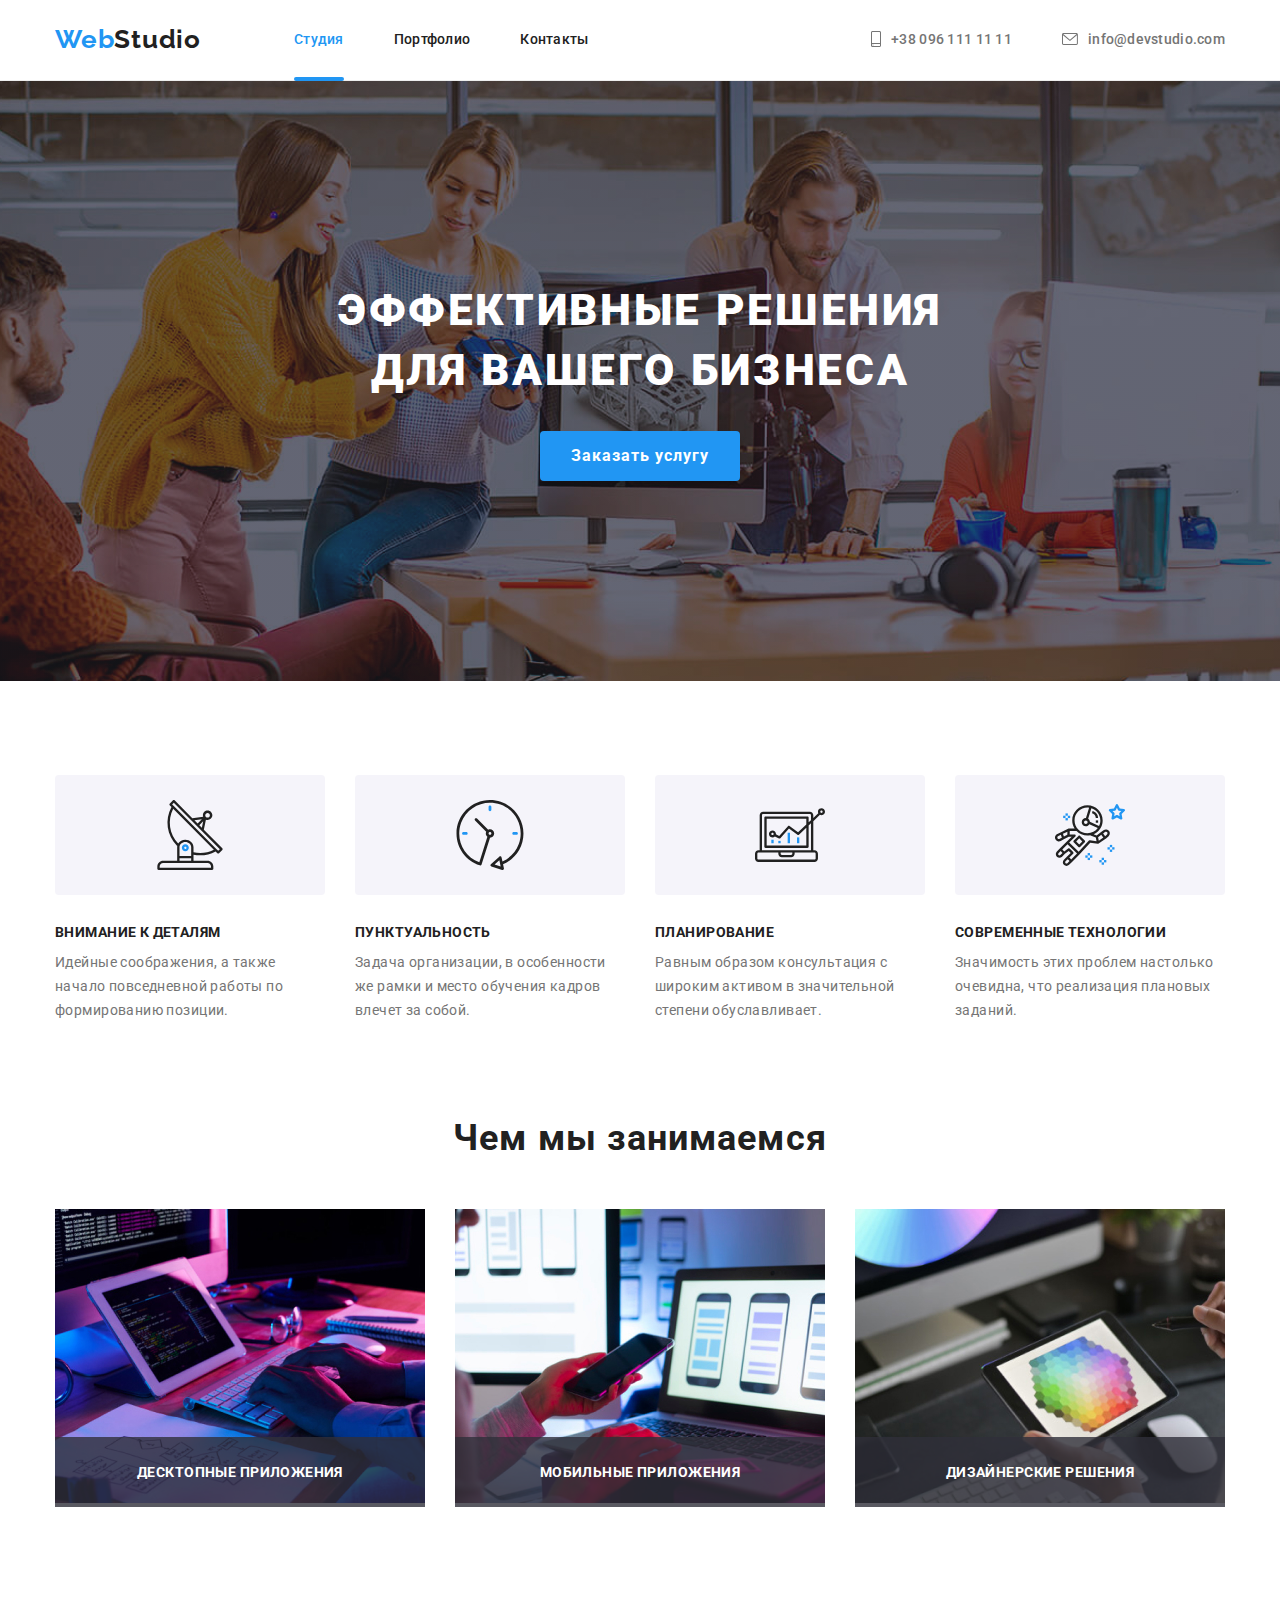
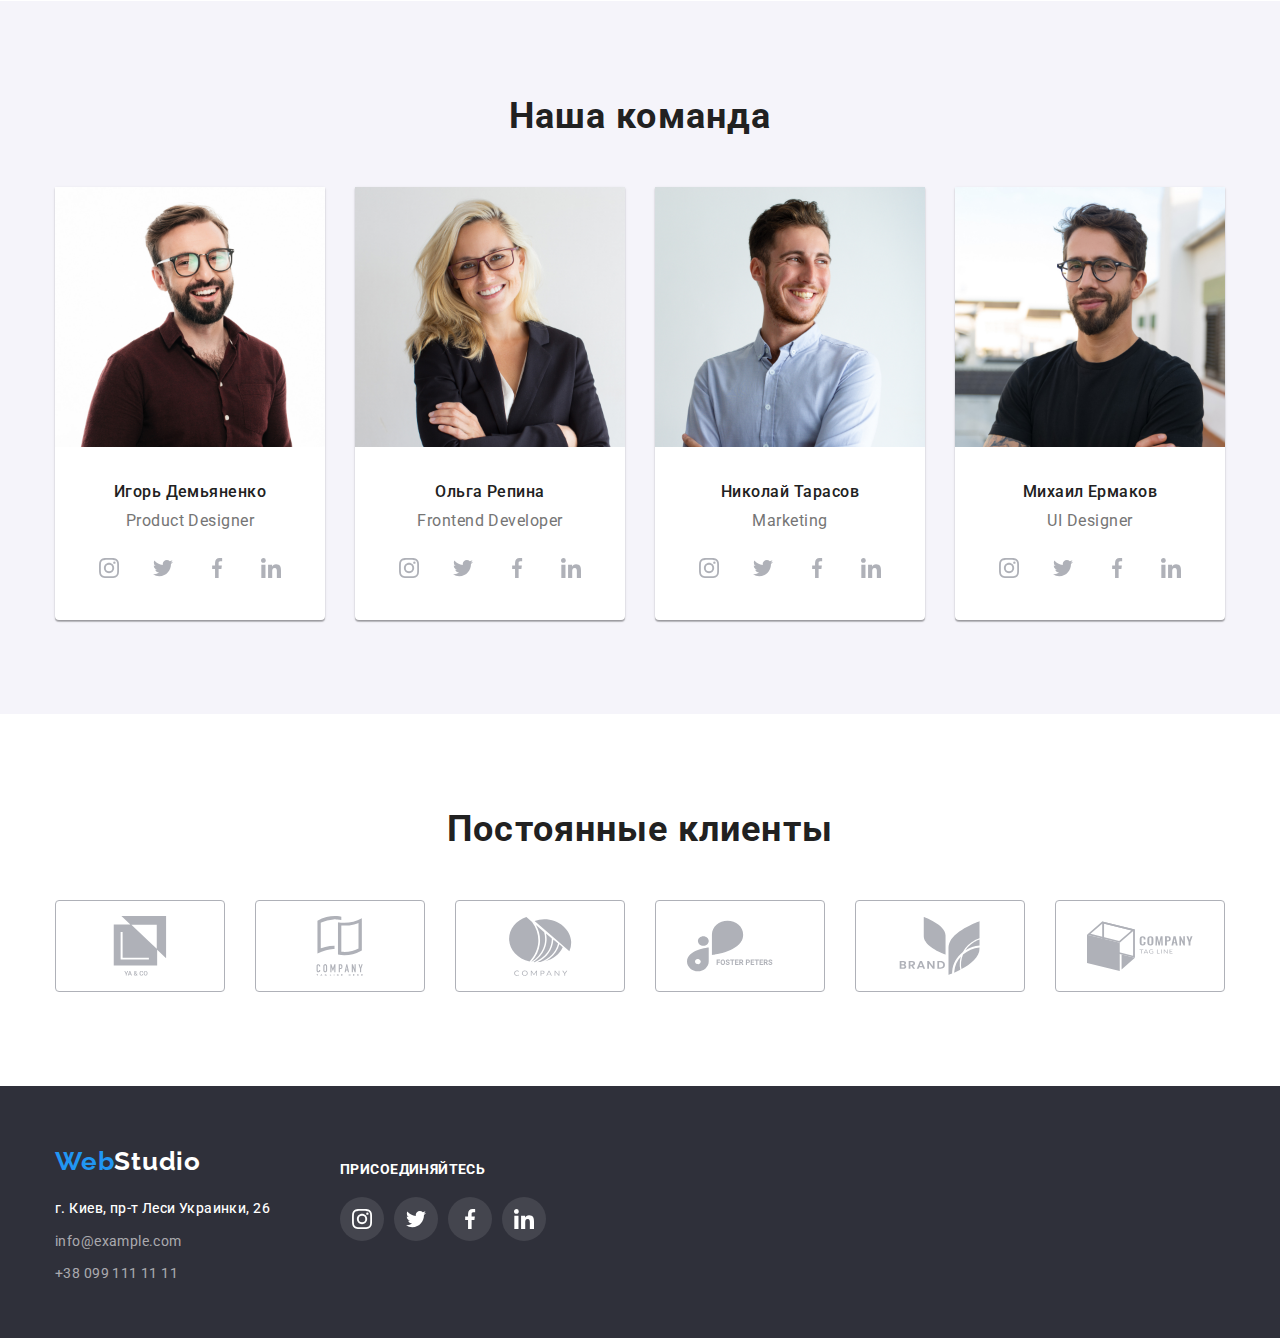
==== index.html @ 265a7932 "start" ====
<!DOCTYPE html>
<html lang="en">
<head>
    <meta charset="UTF-8">
    <meta http-equiv="X-UA-Compatible" content="IE=edge">
    <meta name="viewport" content="width=device-width, initial-scale=1.0">
    <title>goit-markup</title>
    
    <link href="https://fonts.googleapis.com/css2?family=Raleway:wght@700&family=Roboto:wght@400;500;700;900&display=swap"
        rel="stylesheet">
    <link rel="stylesheet" href="https://cdnjs.cloudflare.com/ajax/libs/modern-normalize/1.0.0/modern-normalize.min.css" />
    <link rel="stylesheet" href="./css/styles.css">
</head>

<body>

    <header>
        
        <div class="container">
        <a href="./index.html" class="logo-up"><span class="web">Web</span><span class="studio-up">Studio</span></a>
        <nav>
        <ul class="navigation">
            
            <li><a href="./index.html" class="studio active">Студия</a></li>
            <li><a href="./portfolio.html" class="portfolio">Портфолио</a></li>
            <li><a href="" class="contacts">Контакты</a></li>
        </ul>
        </nav> 
        <ul class="info">
            <li><a href="+380961111111" class="tel"><svg class="icon-smartphone">
                <use href="./images/icons.svg#icon-smartphone"></use>
            </svg>+38 096 111 11 11</a></li>
            <li><a href="mailto:info@devstudio.com" class="mail"> <svg class="icon-envelope"><use href="./images/icons.svg#icon-envelope"></use></svg> info@devstudio.com</a></li>
        </ul>
        </div>
    </header>

    <main>
        <section class="box-section">
            <div class="container">
                
            <h1 class="box-word">Эффективные решения для вашего бизнеса</h1>



            <button type="button" class="button-word" data-modal-open>Заказать услугу</button>

            <div class="backdrop is-hidden" data-modal>
                
                <div class="modal">
                    <button class="close-button" data-modal-close>
                        <svg class="size-close-button">
                            <use href="./images/icons.svg#icon-close"></use>
                        </svg>
                    </button>
                   
                </div>
            </div>


             </div>
        </section>

            <section class="benefits-section">
                <div class="container">
                    
            <ul>
                <li> 
                    <div class="antenna"></div>
                    <div>
                        <h3 class="detal">Внимание к деталям</h3>
                        <p class="detal-op">Идейные соображения, а также начало повседневной работы по формированию позиции.</p>
                    </div>
                </li>
                <li>
                    <div class="clock"></div>
                    <div>
                    <h3 class="detal">Пунктуальность</h3>
                    <p class="detal-op">Задача организации, в особенности же рамки и место обучения кадров влечет за собой.</p>
                    </div>
                </li>
                <li>
                    <div class="diagram"></div>
                    <div>
                    <h3 class="detal">Планирование</h3>
                    <p class="detal-op">Равным образом консультация с широким активом в значительной степени обуславливает.</p>
                    </div>
                </li>
                <li>
                    <div class="astronaut"></div>
                    <div>
                    <h3 class="detal">Современные технологии</h3>
                    <p class="detal-op">Значимость этих проблем настолько очевидна, что реализация плановых заданий.</p>
                    </div>
                </li>
            </ul>
            </div>
            </section>

            <section class="work-section">
                <div class="container">
            <h2>Чем мы занимаемся</h2>
            <div class="article">
                <article>
                    <img src="./images/main/box1.jpg" alt="Разработка ПО для ПК" width="370" height="294">   
                    <div class="name-sections1">Десктопные приложения</div>
                </article>
                <article>
                    <img src="./images/main/box2.jpg" alt="Разработка мобильных приложений" width="370" height="294">
                    <div class="name-sections1">Мобильные приложения</div>
                </article>
                <article>
                    <img src="./images/main/box3.jpg" alt="Дизайн студия" width="370" height="294">
                    <div class="name-sections1">Дизайнерские решения</div>
                </article>
            </div>
            <!-- <ul>
                <li><img src="./images/main/box1.jpg" alt="Разработка ПО для ПК" width="370" height="294"></li>
                <li><img src="./images/main/box2.jpg" alt="Разработка мобильных приложений" width="370" height="294"></li>
                <li><img src="./images/main/box3.jpg" alt="Дизайн студия" width="370" height="294"></li>
            </ul> -->
            
            </div>
            </section>

            <section class="team-section">
                <div class="container">
            <h2>Наша команда</h2>
            <ul class="our-team">
                <li>
                    <img src="./images/main/img.jpg" alt="дизайнер" width="270" height="260">
                    <div>
                    <h3 class="name">Игорь Демьяненко</h3>
                    <p class="name-op">Product Designer</p>
                    <ul class="soc">
                           <li >
                               <a class="size-icon" href="" >
                                   <svg class="icon">
                                       <use href="./images/icons.svg#icon-instagram"></use>
                                   </svg>
                               </a>
                           </li>
                            <li >
                                <a class="size-icon" href="">
                                    <svg class="icon">
                                        <use href="./images/icons.svg#icon-twitter"></use>
                                    </svg>
                                </a>
                            </li>
                            <li>
                                <a class="size-icon" href="">
                                    <svg class="icon">
                                        <use href="./images/icons.svg#icon-facebook"></use>
                                    </svg>
                                </a>
                            </li>
                            <li >
                                <a class="size-icon" href="">
                                    <svg class="icon">
                                        <use href="./images/icons.svg#icon-in"></use>
                                    </svg>
                                </a>
                            </li>
                        </ul>
                    </div>
                        
                    
                </li>
                <li>
                    <img src="./images/main/img(1).jpg" alt="разработчик" width="270" height="260">
                    <div>
                    <h3 class="name">Ольга Репина</h3>
                    <p class="name-op">Frontend Developer</p>
                    <ul class="soc">
                        <li>
                            <a class="size-icon" href="">
                                <svg class="icon">
                                    <use href="./images/icons.svg#icon-instagram"></use>
                                </svg>
                            </a>
                        </li>
                        <li>
                            <a class="size-icon" href="">
                                <svg class="icon">
                                    <use href="./images/icons.svg#icon-twitter"></use>
                                </svg>
                            </a>
                        </li>
                        <li>
                            <a class="size-icon" href="">
                                <svg class="icon">
                                    <use href="./images/icons.svg#icon-facebook"></use>
                                </svg>
                            </a>
                        </li>
                        <li>
                            <a class="size-icon" href="">
                                <svg class="icon">
                                    <use href="./images/icons.svg#icon-in"></use>
                                </svg>
                            </a>
                        </li>
                    </ul>
                    </div>
                   
                </li>
                <li>
                    <img src="./images/main/img(2).jpg" alt="маркетолог" width="270" height="260">
                    <div>
                    <h3 class="name">Николай Тарасов</h3>
                    <p class="name-op">Marketing</p>
                    <ul class="soc">
                        <li>
                            <a class="size-icon" href="">
                                <svg class="icon">
                                    <use href="./images/icons.svg#icon-instagram"></use>
                                </svg>
                            </a>
                        </li>
                        <li>
                            <a class="size-icon" href="">
                                <svg class="icon">
                                    <use href="./images/icons.svg#icon-twitter"></use>
                                </svg>
                            </a>
                        </li>
                        <li>
                            <a class="size-icon" href="">
                                <svg class="icon">
                                    <use href="./images/icons.svg#icon-facebook"></use>
                                </svg>
                            </a>
                        </li>
                        <li>
                            <a class="size-icon" href="">
                                <svg class="icon">
                                    <use href="./images/icons.svg#icon-in"></use>
                                </svg>
                            </a>
                        </li>
                    </ul>
                    </div>
                    
                </li>
                <li>
                    <img src="./images/main/img(3).jpg" alt="дизайнер" width="270" height="260">
                    <div>
                    <h3 class="name">Михаил Ермаков</h3>
                    <p class="name-op">UI Designer</p>
                    <ul class="soc">
                        <li>
                            <a class="size-icon" href="">
                                <svg class="icon">
                                    <use href="./images/icons.svg#icon-instagram"></use>
                                </svg>
                            </a>
                        </li>
                        <li>
                            <a class="size-icon" href="">
                                <svg class="icon">
                                    <use href="./images/icons.svg#icon-twitter"></use>
                                </svg>
                            </a>
                        </li>
                        <li>
                            <a class="size-icon" href="">
                                <svg class="icon">
                                    <use href="./images/icons.svg#icon-facebook"></use>
                                </svg>
                            </a>
                        </li>
                        <li>
                            <a class="size-icon" href="">
                                <svg class="icon">
                                    <use href="./images/icons.svg#icon-in"></use>
                                </svg>
                            </a>
                        </li>
                    </ul>
                    </div>
                    
                </li>
            </ul>
            </div>
            </section>
            <section class="our-client">
                <div class="container">
            <h2>Постоянные клиенты</h2>
            <ul class="client-box">
                <li>
                    <a class="box-icon-client" href="">
                        <svg class="icon-client">
                            <use href="./images/icons.svg#icon-clien1"></use>
                        </svg>
                    </a>
                </li>
                <li>
                    <a class="box-icon-client" href="">
                        <svg class="icon-client">
                            <use href="./images/icons.svg#icon-clien2"></use>
                        </svg>
                    </a>
                </li>
                <li>
                    <a class="box-icon-client" href="">
                        <svg class="icon-client">
                            <use href="./images/icons.svg#icon-clien3"></use>
                        </svg>
                    </a>
                </li>
                <li>
                    <a class="box-icon-client" href="">
                        <svg class="icon-client">
                            <use href="./images/icons.svg#icon-clien4"></use>
                        </svg>
                    </a>
                </li>
                <li>
                    <a class="box-icon-client" href="">
                        <svg class="icon-client">
                            <use href="./images/icons.svg#icon-clien5"></use>
                        </svg>
                    </a>
                </li>
                <li>
                    <a class="box-icon-client" href="">
                        <svg class="icon-client">
                            <use href="./images/icons.svg#icon-clien6"></use>
                        </svg>
                    </a>
                </li>
            </ul>
            </div>

            </section>
        
    </main>

    <footer>
        <div class="container">
            <div class="footer-logo">
            <div class="logo-down">
        <a href="./index.html"><span class="web-down">Web</span><span class="studio-down">Studio</span></a>
        </div>
        <address>
            <ul>
        <li><a href="https://www.google.com.ua/maps/place/%D0%B1%D1%83%D0%BB.+%D0%9B%D0%B5%D1%81%D0%B8+%D0%A3%D0%BA%D1%80%D0%B0%D0%B8%D0%BD%D0%BA%D0%B8,+26,+%D0%9A%D0%B8%D0%B5%D0%B2,+02000/@50.4265807,30.5361971,17z/data=!3m1!4b1!4m5!3m4!1s0x40d4cf0e033ecbe9:0x57a4dffefec77da0!8m2!3d50.4265807!4d30.5383858?hl=ru" class="map" target="_blank" rel="noreferrer noopener">г. Киев, пр-т Леси Украинки, 26</a></li>
        <li><a href="mailto:info@devstudio.com" class="mail-down">info@example.com</a></li>
        <li><a href="tel:+380961111111" class="tel-down">+38 099 111 11 11</a></li>
            </ul>
        </address>
        </div>
        <div class="footer-soc">
            <h3>присоединяйтесь</h3>
            <ul class="soc">
                <li>
                    <a class="f-size-icon" href="">
                        <svg class="f-icon">
                            <use href="./images/icons.svg#icon-instagram"></use>
                        </svg>
                    </a>
                </li>
                <li>
                    <a class="f-size-icon" href="">
                        <svg class="f-icon">
                            <use href="./images/icons.svg#icon-twitter"></use>
                        </svg>
                    </a>
                </li>
                <li>
                    <a class="f-size-icon" href="">
                        <svg class="f-icon">
                            <use href="./images/icons.svg#icon-facebook"></use>
                        </svg>
                    </a>
                </li>
                <li>
                    <a class="f-size-icon" href="">
                        <svg class="f-icon">
                            <use href="./images/icons.svg#icon-in"></use>
                        </svg>
                    </a>
                </li>
            </ul>
        </div>
        </div>
        
    </footer>
<script src="./js/modal.js"></script>
</body>

</html>
---- css/styles.css ----
html{
    box-sizing: border-box;
}
*,
*::before,
*::after{
    box-sizing: inherit;
}
* {
    margin: 0;
    padding: 0;
    border: 0;
}

div,
span {
    margin: 0;
    padding: 0;
    border: 0;
}
:root{
    --background-color: #ffffff;
    --brand-color: #2F303A;
    --button-color: #2196F3;
    --btn-color2:#F5F4FA;
    --text-color: #212121;
    --second-text: #757575;
}
body{
    margin: 0 auto;
    font-family: 'Roboto', sans-serif;;
    
    background: var(--background-color);
  
}
.container{
    width: 1200px;
    margin: 0 auto;
    padding: 0 15px;
  
}
button{
    cursor: pointer;
    font-family: 'Roboto';
    font-style: normal;
    border: none;
}
li{
    list-style-type: none;
}
a{
    text-decoration: none;
}
.benefits-section ul,.portfolio-section ul{
    display: flex;
    justify-content: center;
}

/* header */
header{
    /* border-bottom: 1px solid #EEEEEE; */
    box-sizing: border-box;
    padding: 24px 0 25px 0;
    border-bottom: 1px solid #EEEEEE;
    
}
header a,header ul,header nav, header div{
    background: var(--background-color);
    display: flex;
    flex-direction: row;
    justify-content: baseline;
    align-items: center;
    

}
.web{
        
    font-family: 'Raleway';
    font-style: normal;
    font-weight: 700;
    font-size: 26px;
    line-height: 1.19;
    /* identical to box height */
    
    letter-spacing: 0.03em;
    
    color: var(--button-color);
}
.studio-up{
    
    
    font-family: 'Raleway';
    font-style: normal;
    font-weight: 700;
    font-size: 26px;
    line-height: 1.19;
    /* identical to box height */
    
    letter-spacing: 0.03em;
    
    color: var(--text-color);
    
}
.logo-up{
    margin-right: 93px;
}
.studio:hover,.portfolio:hover,.contacts:hover,.mail:hover,.tel:hover,.map:hover,.mail-down:hover,.tel-down:hover,
.button-portfolio:hover{
    color: var(--button-color);
    fill: var(--button-color);
}
.studio:focus,.portfolio:focus,.contacts:focus,.mail:focus,.tel:focus,.map:focus,.mail-down:focus,.tel-down:focus,
.button-portfolio:focus {
    color: var(--button-color);
    fill: var(--button-color);
}
.navigation,
.info{
    
    font-style: normal;
    font-weight: 500;
    font-size: 14px;
    line-height: 1.5;
    letter-spacing: 0.02em;
    margin-left: auto;
    
}

.active{ 
    position: relative;
    --text-color:var(--button-color);
}    
.active::after{
    content: '';
    display: inline-block;
    position: absolute;
    width: 100%;
    height: 4px;
    background-color: var(--button-color);
    left: 0;
    top: 48px;
    
    border-radius: 2px;
}


.studio{
    
margin-right: 50px;
    color: var(--text-color);
    transition: color 250ms linear;
}

.portfolio{
    margin-right: 50px;
    color: var(--text-color);
    transition: color 250ms linear;
    
}
.contacts{
   margin-right: 0;
    color: var(--text-color);
    transition: color 250ms linear;
}
.tel{
   margin-right: 50px;
    color: var(--second-text);
    fill: var(--second-text);
    transition: color 250ms linear;
}
.icon-smartphone{
width: 10px;
height: 16px;
margin-right: 10px;

}
.mail{
   fill: var(--second-text);
    color: var(--second-text);
    transition: color 250ms linear;
}
.icon-envelope{
width: 16px;
height: 12px;
margin-right: 10px;

}
/* blue box */
.box-section .container{
   padding: 200px 0 200px 0;
   display: flex;
   flex-direction: column;
   align-items: center;
}
.box-section{
    height: 600px;
      
    background-image: linear-gradient(to right, rgba(47, 48, 58, 0.4), rgba(47, 48, 58, 0.4)), url(../images/main/background-bg.jpg);
  
  background-repeat: no-repeat;
  background-position: center;
  
  
  
}

.box-word{

    
    font-family: 'Roboto';
    font-style: normal;
    width: 696px;
    height: 120px;
    font-weight: 900;
    font-size: 44px;
    line-height: 1.36;
    /* or 136% */
   
    text-align: center;
    letter-spacing: 0.06em;
    text-transform: uppercase;
    margin:0;
    color: var(--background-color);
}
.button-word{
    width: 200px;
    height: 50px;
    margin-top: 30px;
    background: var(--button-color);
    box-shadow: 0px 4px 4px rgba(0, 0, 0, 0.15);
    border-radius: 4px;

    font-family: 'Roboto';
    font-style: normal;
font-weight: 700;
font-size: 16px;
line-height: 1.87;
align-items: center;
text-align: center;
letter-spacing: 0.06em;

color: var(--background-color);

}
.backdrop{
    
    position: absolute;
    top: 0;
    
    
    width: 100%;
    height: 1024px;
    background-color: rgba(0, 0, 0, 0.6);
    opacity: 1;
    transition: opacity 250ms linear;
}    
.backdrop.is-hidden{
    
    opacity: 0;
    pointer-events: none;
}
.modal{
    width: 528px;
    height: 581px;
    background-color: rgba(255, 255, 255, 1);

    position: absolute;
    top: 50%;
    left: 50%;
    transform: translate(-50%, -50%);
    box-shadow: 0px 1px 3px rgba(0, 0, 0, 0.12),
    0px 1px 1px rgba(0, 0, 0, 0.14),
    0px 2px 1px rgba(0, 0, 0, 0.2);
    border-radius: 4px;
}
.close-button{
    margin-top: 8px;
    margin-left: 490px;
    width: 30px;
    height: 30px;
    border-radius: 50%;
    border: 1px solid rgba(0, 0, 0, 0.1);
    background-color: var(--background-color);
}
.size-close-button{
    
    width: 11px;
    height: 11px;
}

/* main */
.benefits-section{
padding: 94px 0 94px 0;
}
.benefits-section li{
    margin:0 15px;
}
.antenna,.clock,.diagram,.astronaut{
    height: 120px;
    width: 270px;
    background: #F5F4FA;
    border-radius: 4px;
    align-items: center;
    margin-bottom: 30px;
}
.antenna:nth-child(1){
    background-image: url(../images/main/icon/antenna.svg);
    background-repeat: no-repeat;
    background-position: center;
}
.clock:nth-child(1) {
    background-image: url(../images/main/icon/clock.svg);
    background-repeat: no-repeat;
    background-position: center;
}
.diagram:nth-child(1) {
    background-image: url(../images/main/icon/diagram.svg);
    background-repeat: no-repeat;
    background-position: center;
}
.astronaut:nth-child(1) {
    background-image: url(../images/main/icon/astronaut.svg);
    background-repeat: no-repeat;
    background-position: center;
}
.detal{
   margin: 0 0 10px 0; 
font-weight: 700;
font-size: 14px;
line-height: 1.14;
letter-spacing: 0.03em;
text-transform: uppercase;

color: var(--text-color);
}
.detal-op{
    margin: 0;
font-size: 14px;
line-height: 1.71;
/* or 171% */

letter-spacing: 0.03em;

color: var(--second-text);
}
.work-section{
    padding-bottom: 94px;
}
.work-section .article{
    
    display: flex;
    flex-wrap: wrap;
    margin-left: -30px;
    margin-top: -30px;
    padding: 0;
    list-style: none;
    justify-content: center;
    align-items: center;
}
.work-section article{
    position: relative;
   
    margin-left: 30px;
    margin-top: 30px;
    
    flex-basis: calc((100% - 90px) / 3);
    background: var(--background-color);
    box-sizing: border-box;
    
}
.work-section h2{
    margin-bottom: 50px;
    font-weight: 700;
    font-size: 36px;
    line-height: 1.17;
    text-align: center;
    letter-spacing: 0.03em;
    
    color: var(--text-color);
}
.name-sections1{
    display: flex;
    position: absolute;
    left: 0;
    bottom: 0;

    font-family: 'Roboto';
    font-style: normal;
    font-weight: 700;
    font-size: 14px;
    line-height: 16px;
    
    justify-content: center;
    align-items: center;
    letter-spacing: 0.03em;
    text-transform: uppercase;
    
    color: var(--background-color);
    height: 70px;
    width: 100%;
    background: rgba(47, 48, 58, 0.8);

}
.team-section{
    background: #F5F4FA;
    padding: 94px 0;
    
}
.team-section ul:nth-child(2){
    display: flex;
    flex-wrap: wrap;
    margin-left: -30px;
    margin-top: -30px;
    padding: 0;
    list-style: none;
}

.team-section h2{
    
    margin-bottom:50px;
    font-weight: 700;
    font-size: 36px;
    line-height: 1.17;
    text-align: center;
    letter-spacing: 0.03em;
    
    color: var(--text-color);
}



.our-team >li{
    max-width: 270px;
    
    background: var(--background-color);
        
    box-shadow: 0px 1px 3px rgba(0, 0, 0, 0.12),
    0px 1px 1px rgba(0, 0, 0, 0.14),
    0px 2px 1px rgba(0, 0, 0, 0.2);
    border-radius: 0px 0px 4px 4px;
        
    margin-left: 30px;
    margin-top: 30px;
    
    flex-basis: calc((100% - 120px) / 4);
    background: var(--background-color);
    box-sizing: border-box;
}
.team-section ul div:nth-child(2){
    text-align: center;
    padding: 30px 0;

}
.team-section ul div:nth-child(3) {
    padding-bottom: 30px ;
}
.soc{
    display: flex;
    justify-content: center;
    
}
.soc li{
    margin-right: 10px;
}

.soc li:last-child{
    margin-right: 0;
}
.size-icon:hover{
    background: var(--button-color);
}
.size-icon:focus{
    background: var(--button-color);
}
.size-icon{
    display: flex;
    align-items: center;
    justify-content: center;
    width: 44px;
    height: 44px;
    border-radius: 50%;
    fill: #AFB1B8;
    transition: background-color 250ms linear, fill 250ms linear;
}
.icon{
    height: 20px;
    width: 20px;
    transition: fill 250ms linear;
    
}
.size-icon:focus{
    fill: var(--btn-color2);
}
.size-icon:hover{
    fill: var(--btn-color2);
}

.name{
    font-weight: 500;
    font-size: 16px;
    line-height: 1.19;
    /* identical to box height */
    
    text-align: center;
    letter-spacing: 0.03em;
    
    color: var(--text-color);
    margin-bottom: 10px;
}
.name-op{
    font-weight: 400;
    font-size: 16px;
    line-height: 1.19;
    /* identical to box height */
    
    text-align: center;
    letter-spacing: 0.03em;
    
    color: var(--second-text);
    margin-bottom: 16px;
}
.our-client{
    justify-content: center;
    padding: 94px 0;
}
.our-client h2{
    font-style: normal;
    font-weight: 700;
    font-size: 36px;
    line-height: 42px;
    text-align: center;
    letter-spacing: 0.03em;
    
    color: #212121;
    text-align: center;
    margin-bottom: 50px;
}
 .client-box{
    display: flex;
    justify-content: center;
 }
 .client-box li{
     display: flex;
     justify-content: center;
    
    margin-right: 30px;
 }
.client-box li:last-child{
    margin-right: 0;
}
.box-icon-client{
    display: flex;
    align-items: center;
    justify-content: center;
fill: #AFB1B8;
width: 170px;
height: 92px;
border: 1px solid #AFB1B8;
box-sizing: border-box;
border-radius: 4px;
transition: border-color 250ms linear, fill 250ms linear;
}
.icon-client {
width: 106px;
height: 60px;

}
.box-icon-client:hover{
    border-color: var(--button-color);
    fill: var(--button-color);
}
.box-icon-client:focus{
    border-color: var(--button-color);
    fill: var(--button-color);
}


/* portfolio */
.portfolio-section{
    padding-top: 94px;
    padding-bottom: 94px;
}
.portfolio-bg-word{
    font-family: 'Roboto';
    font-style: normal;
font-weight: 500;
font-size: 16px;
line-height: 1.63;
/* identical to box height, or 162% */

text-align: center;
letter-spacing: 0.03em;
padding: 6px 22px;
}
.button-portfolio li{
    padding-right: 8px;
}
.button-portfolio li:last-child{
    padding-right: 0;
}

.button-portfolio button{
    background: var(--btn-color2);
    border-radius: 4px;
    transition: color 250ms linear, background-color 250ms linear, box-shadow 250ms linear;
   
}
.button-portfolio button:hover,
.button-portfolio button:focus{
    color: var(--background-color);
    background-color: var(--button-color);
    box-shadow: 0px 3px 1px rgba(0, 0, 0, 0.1),
    0px 1px 2px rgba(0, 0, 0, 0.08),
    0px 2px 2px rgba(0, 0, 0, 0.12);
}

.button-portfolio{
    margin: 0 0 50px 0;
    
}
.net{
    
    display: flex;
    flex-wrap: wrap;
    margin-left: -30px;
    margin-top: -30px;
    padding: 0;
    list-style: none;
}
.product{
    
    display: inline-block;
    align-items: center;
    justify-content: center;
    margin-left: 30px;
    margin-top: 30px;
    min-width: 370px;
    flex-basis: calc((100% - 90px) / 3);
    background: var(--background-color);
    border: 1px solid #EEEEEE;
    box-sizing: border-box;
}
.product-thumb{
    position: relative;
    overflow: hidden;
}

.product-overlay {
    display: inline-block;
    position: absolute;
    background-color: rgba(33, 150, 243, 0.9);
    width: 100%;
    height: 100%;
    transform: translateY(0);
    transition: transform 250ms cubic-bezier(0.4, 0, 0.2, 1);
}

.product:hover .product-overlay {
    opacity: 1;
    transform: translateY(-100%);
}

/* .product-thumb::before{
    content: '';
    position: absolute;
    background-color:rgba(33, 150, 243, 0.9);
    width: 100%;
    height: 100%;
    transform: translateY(100%);
    transition: transform 250ms cubic-bezier(0.4, 0, 0.2, 1);
}
.product:hover .product-thumb::before{
opacity: 1;
transform: translateY(0);
} */

.product:hover {

    box-shadow: 0px 3px 1px rgba(0, 0, 0, 0.1),
        0px 1px 2px rgba(0, 0, 0, 0.08),
        0px 2px 2px rgba(0, 0, 0, 0.12);
}

.product:focus {

    box-shadow: 0px 3px 1px rgba(0, 0, 0, 0.1),
        0px 1px 2px rgba(0, 0, 0, 0.08),
        0px 2px 2px rgba(0, 0, 0, 0.12);
}
.product-actions{
    position:absolute;
    display: inline-block;
    top: 50%;
    left: 50%;
    transform: translate(-50%, -50%);
    width: 322px;
    height: 168px;
    font-family: 'Roboto';
    font-style: normal;
    font-weight: 400;
    font-size: 18px;
    line-height: 28px;
    letter-spacing: 0.03em;
    text-align: left;
    color: var(--background-color);
    opacity: 0;
    transition: opacity 250ms cubic-bezier(0.4, 0, 0.2, 1);
    
}
.product:hover .product-actions {
    opacity: 1;
}

    
.action-name1{
    padding: 20px 24px;
   }

.name-box{
    font-family: 'Roboto';
    font-style: normal;
    font-weight: 700;
    font-size: 18px;
    line-height: 2;
    /* identical to box height, or 200% */
    
    letter-spacing: 0.06em;
    color: var(--text-color);
    margin-bottom: 4px;
}





.name-op-box{
    font-family: 'Roboto';
    font-style: normal;
    font-weight: 400;
    font-size: 16px;
    line-height: 1.87;
    /* identical to box height, or 188% */
    
    letter-spacing: 0.03em;
    color: var(--second-text);
}
footer{
    height: 252px;
    background-color: var(--brand-color);
    padding: 60px 0 60px 0;
}
.footer-soc h3{
    font-style: normal;
    font-weight: 700;
    font-size: 14px;
    line-height: 16px;
    letter-spacing: 0.03em;
    text-transform: uppercase;
    color: var(--background-color);
    margin-bottom: 20px;
    margin-top: 15px;
}
footer .container{
    display: flex;
    
}
.footer-logo{
    font-family: 'Roboto';
    font-style: normal;
    font-weight: 700;
    font-size: 14px;
    line-height: 16px;
    letter-spacing: 0.03em;
    margin-right: 70px;
}
.logo-down{
    margin-bottom: 20px;
}
.web-down{
   
    font-family: 'Raleway';
    font-style: normal;
    font-weight: 700;
    font-size: 26px;
    line-height: 1.19;
    /* identical to box height */
    
    letter-spacing: 0.03em;
    
    color: var(--button-color);
}
.studio-down{
    
    font-family: 'Raleway';
    font-style: normal;
    font-weight: 700;
    font-size: 26px;
    line-height: 1.19;
    /* identical to box height */
    
    letter-spacing: 0.03em;
    
    color: var(--background-color);
}

address li{
    margin-bottom: 9px;
}
address li:last-child{
    margin-bottom: 0;
}
.map{
    font-style: normal;
    font-weight: 450;
    font-size: 14px;
    line-height: 1.7;
    /* or 171% */
    
    letter-spacing: 0.03em;
    
    color: var(--background-color);
    transition: color 250ms linear;
}
.mail-down,.tel-down{
    font-style: normal;
    font-weight: 400;
    font-size: 14px;
    line-height: 1.7;
    /* or 171% */
    
    letter-spacing: 0.03em;
    
    color: rgba(255, 255, 255, 0.6);
    transition: color 250ms linear;
}
.f-size-icon {
    display: flex;
    align-items: center;
    justify-content: center;
    width: 44px;
    height: 44px;
    border-radius: 50%;
    background: rgba(255, 255, 255, 0.1);
    transition: background-color 250ms linear;
}

.f-icon {
    height: 20px;
    width: 20px;
    fill: var(--background-color);
    
}
.f-size-icon:hover{
    background-color: var(--button-color);
}
.f-size-icon:focus {
    background-color: var(--button-color);
}
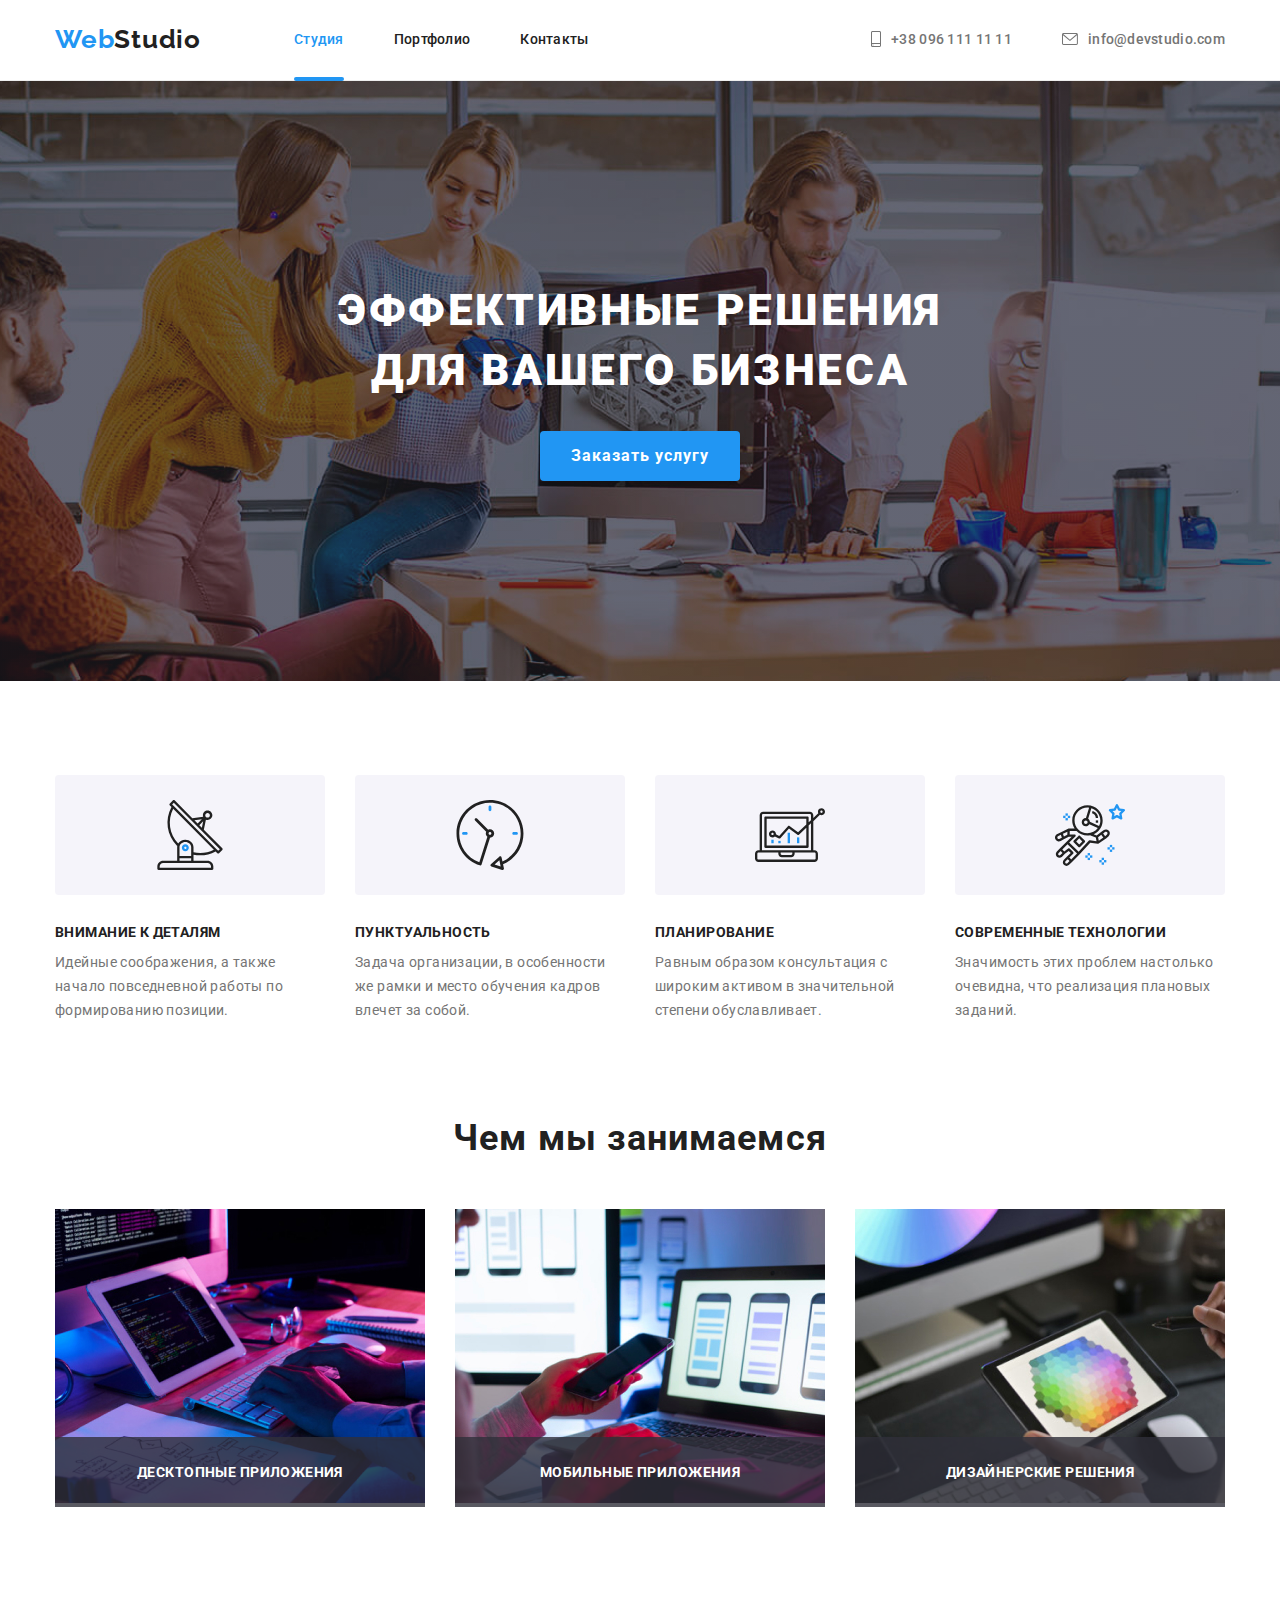
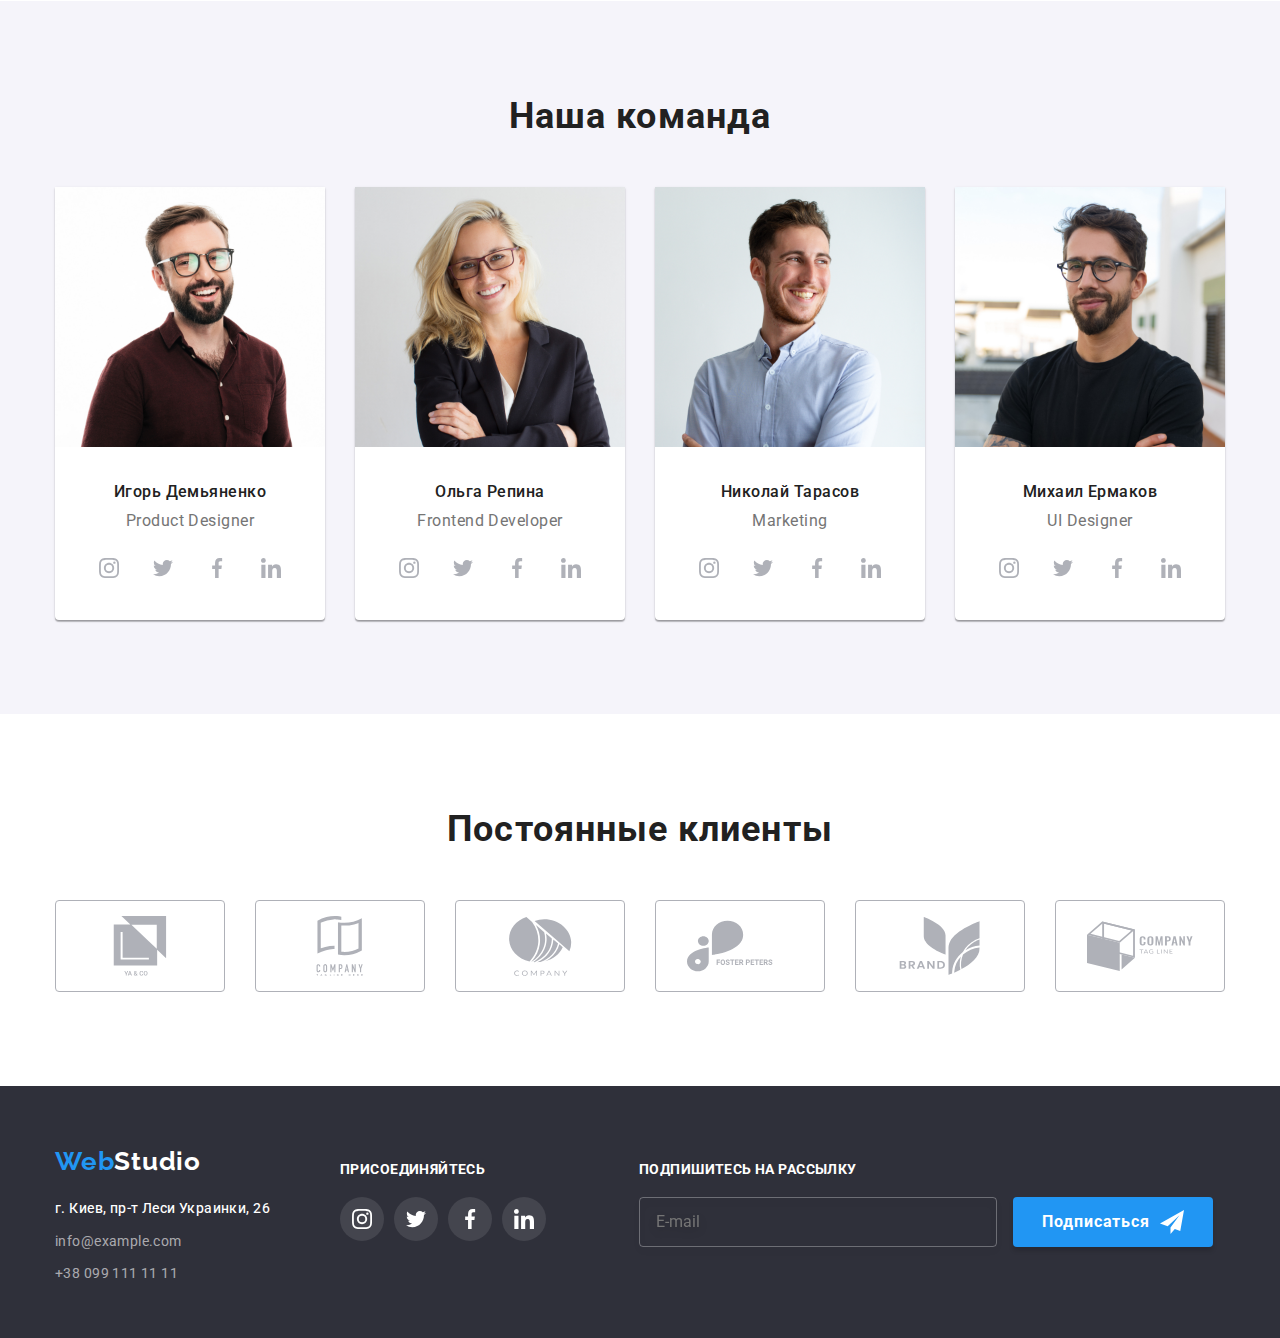
==== commit 44c660ee: "new" ====
--- a/index.html
+++ b/index.html
@@ -54,6 +54,53 @@
                         </svg>
                     </button>
                    
+                    <form class="form">
+                        <h2>Оставьте свои данные, мы вам перезвоним</h2>
+                        <div class="form-field">
+                            <input class="form-input" type="text" name="name" id="name">
+                            <svg class="size-icon-form">
+                                <use href="./images/icons.svg#icon-person-black-18dp-1"></use>
+                            </svg>
+                            <label for="name">Имя</label>
+                            
+                        </div>
+                        <div class="form-field">
+                            <input class="form-input" type="tel" name="tel" id="tel" >
+                            <svg class="size-icon-form">
+                                <use href="./images/icons.svg#icon-phone-black-18dp-1"></use>
+                            </svg>
+                            <label for="tel">Телефон</label>
+                            
+                            
+                        </div>
+                    
+                    
+                        <div class="form-field">
+                            <input class="form-input" type="email" name="mail" id="mail">
+                            <svg class="size-icon-form">
+                                <use href="./images/icons.svg#icon-email-black-18dp-1"></use>
+                            </svg>
+                            <label for="mail">Почта</label>
+                            
+                        </div>
+                        <div class="form-field">
+                            <textarea name="comment" id="comment" placeholder="Введите текст"></textarea>
+                            <label for="comment">Комментарий</label>
+                            
+                        </div>
+                        <div class="agree-section">
+                            
+                            <label class="agree">
+                                <input class="checkbox" type="checkbox" name="" value="">
+                                <span class="icon-checkbox"></span>
+                                Соглашаюсь с рассылкой и принимаю <a href="" class="treaty">Условия договора</a>
+                            </label>
+                        </div>
+                        
+                    
+                        <button class="bt-agree" type="submit">Отправить</button>
+                    </form>
+
                 </div>
             </div>
 
@@ -383,6 +430,23 @@
                 </li>
             </ul>
         </div>
+        <div class="subscription">
+            <h3>Подпишитесь на рассылку</h3>
+            
+            
+            <label class="mail-input">
+                <input class="input-size" type="email" name="mail" placeholder="E-mail">
+                
+                <button class="telegram" type="submit">
+                    Подписаться
+                    <svg class="size-icon-send">
+                        <use href="./images/icons.svg#icon-send"></use>
+                    </svg>
+                </button>
+            </label>
+        
+        
+        </div>
         </div>
         
     </footer>
--- a/css/styles.css
+++ b/css/styles.css
@@ -272,6 +272,8 @@
     0px 1px 1px rgba(0, 0, 0, 0.14),
     0px 2px 1px rgba(0, 0, 0, 0.2);
     border-radius: 4px;
+   
+    
 }
 .close-button{
     margin-top: 8px;
@@ -281,11 +283,176 @@
     border-radius: 50%;
     border: 1px solid rgba(0, 0, 0, 0.1);
     background-color: var(--background-color);
+    
 }
 .size-close-button{
-    
+    transition: fill 250ms linear;
     width: 11px;
     height: 11px;
+}
+.close-button:hover .size-close-button{
+    fill: var(--button-color);
+}
+.modal h2{
+    font-style: normal;
+    font-weight: 700;
+    font-size: 20px;
+    line-height: 23px;
+    text-align: center;
+    letter-spacing: 0.03em;
+    text-align: center;
+    color: var(--text-color);
+    margin-bottom: 30px;
+}
+textarea {
+    resize: none;
+    height: 120px;
+    border: 1px solid rgba(33, 33, 33, 0.2);
+    box-sizing: border-box;
+    border-radius: 4px;
+    padding: 12px 16px;
+}
+.form {
+    width: 448px;
+    height: 342px;
+    margin-left: 41px;
+    text-align: center;
+    
+    
+}
+.form-field ::placeholder{
+    font-style: normal;
+    font-weight: 400;
+    font-size: 12px;
+    line-height: 14px;
+    letter-spacing: 0.01em;
+    
+    color: rgba(117, 117, 117, 0.5);
+    
+    
+}
+.form-field label{
+    font-style: normal;
+    font-weight: 400;
+    font-size: 12px;
+    line-height: 14px;
+    /* identical to box height */
+    
+    letter-spacing: 0.01em;
+    
+    color: var(--second-text);
+}
+.form-input:hover{
+    border-color: var(--button-color);
+}
+.form-input:hover + .size-icon-form{
+    fill: var(--button-color);
+}
+
+.form-input {
+    width: 448px;
+    height: 40px;
+
+
+    border: 1px solid rgba(33, 33, 33, 0.2);
+    box-sizing: border-box;
+    border-radius: 4px;
+    transition: border-color 250ms linear;
+}
+.treaty{
+    color: var(--button-color);
+    text-decoration: underline;
+}
+.bt-agree{
+    width: 200px;
+    height: 50px;
+    background: #2196F3;
+    border-radius: 4px;
+    font-style: normal;
+    font-weight: 700;
+    font-size: 16px;
+    line-height: 30px;
+    /* identical to box height, or 188% */
+    
+    
+    align-items: center;
+    text-align: center;
+    letter-spacing: 0.06em;
+    
+    color: #FFFFFF;
+    margin-bottom: 40px;
+}
+.form-field {
+    position: relative;
+    display: flex;
+    flex-direction: column;
+    margin-bottom: 28px;
+    
+}
+.form-field:nth-child(5){
+    margin-bottom: 0;
+}
+.form-field input {
+    
+    margin: 0;
+    padding: 12px 0 12px 42px;
+}
+.size-icon-form{
+    position: absolute;
+    width: 18px;
+    height: 18px;
+    margin-top: 11px;
+    margin-left: 12px;
+    transition: fill 250ms linear;
+}
+
+.form-field label {
+    position: absolute;
+    transform: translateY(-15px);
+}
+.agree-section{
+    display: flex;
+    margin-top: 20px;
+    margin-bottom: 30px;
+    justify-content: center;
+}
+.agree{
+    display: inline-flex;
+    font-style: normal;
+    font-weight: 400;
+    font-size: 14px;
+    line-height: 24px;
+   
+    
+    letter-spacing: 0.03em;
+    
+    color: #757575;
+    justify-content: baseline;
+    align-items: baseline;
+
+}
+
+
+.icon-checkbox{
+
+    display: inline-flex;
+    width: 16px;
+    height: 15px;
+    border: 2px solid var(--text-color);
+    border-radius: 4px;
+}
+.checkbox{
+    display: inline-block;
+    appearance: none;
+    position: absolute;
+}
+.checkbox:checked + .icon-checkbox{
+    background-color: var(--button-color);
+    background-image: url(../images/icon-check.svg);
+    background-origin: border-box;
+    border-color: var(--button-color);
+    background-size: contain;
+    background-repeat: no-repeat;
 }
 
 /* main */
@@ -749,6 +916,9 @@
     background-color: var(--brand-color);
     padding: 60px 0 60px 0;
 }
+.footer-soc{
+    margin-right: 93px;
+}
 .footer-soc h3{
     font-style: normal;
     font-weight: 700;
@@ -855,4 +1025,64 @@
 }
 .f-size-icon:focus {
     background-color: var(--button-color);
+}
+.subscription{
+    display: inline-block;
+}
+.subscription h3{
+    font-style: normal;
+    font-weight: 700;
+    font-size: 14px;
+    line-height: 16px;
+    letter-spacing: 0.03em;
+    text-transform: uppercase;
+    
+    color: #FFFFFF;
+    margin-top: 15px;
+    margin-bottom: 20px;
+    
+}
+.input-size{
+    
+    width: 358px;
+    height: 50px;
+    background: none;
+    border: 1px solid rgba(255, 255, 255, 0.3);
+    box-sizing: border-box;
+    filter: drop-shadow(0px 4px 4px rgba(0, 0, 0, 0.15));
+    border-radius: 4px;
+    margin-right: 12px;
+}
+.mail-input input{
+    
+    padding-left: 16px;
+    
+}
+
+.telegram{
+    display:inline-flex;
+    width: 200px;
+    height: 50px;
+    background: #2196F3;
+    box-shadow: 0px 4px 4px rgba(0, 0, 0, 0.15);
+    border-radius: 4px;
+    font-style: normal;
+    font-weight: 700;
+    font-size: 16px;
+    line-height: 30px;
+    /* identical to box height, or 188% */
+    
+    
+    justify-content: center;
+    align-items: center;
+    text-align: center;
+    letter-spacing: 0.06em;
+    
+    color: #FFFFFF;
+}
+.size-icon-send{
+    width: 24px;
+    height: 24px;
+    fill: var(--background-color);
+    margin-left: 10px;
 }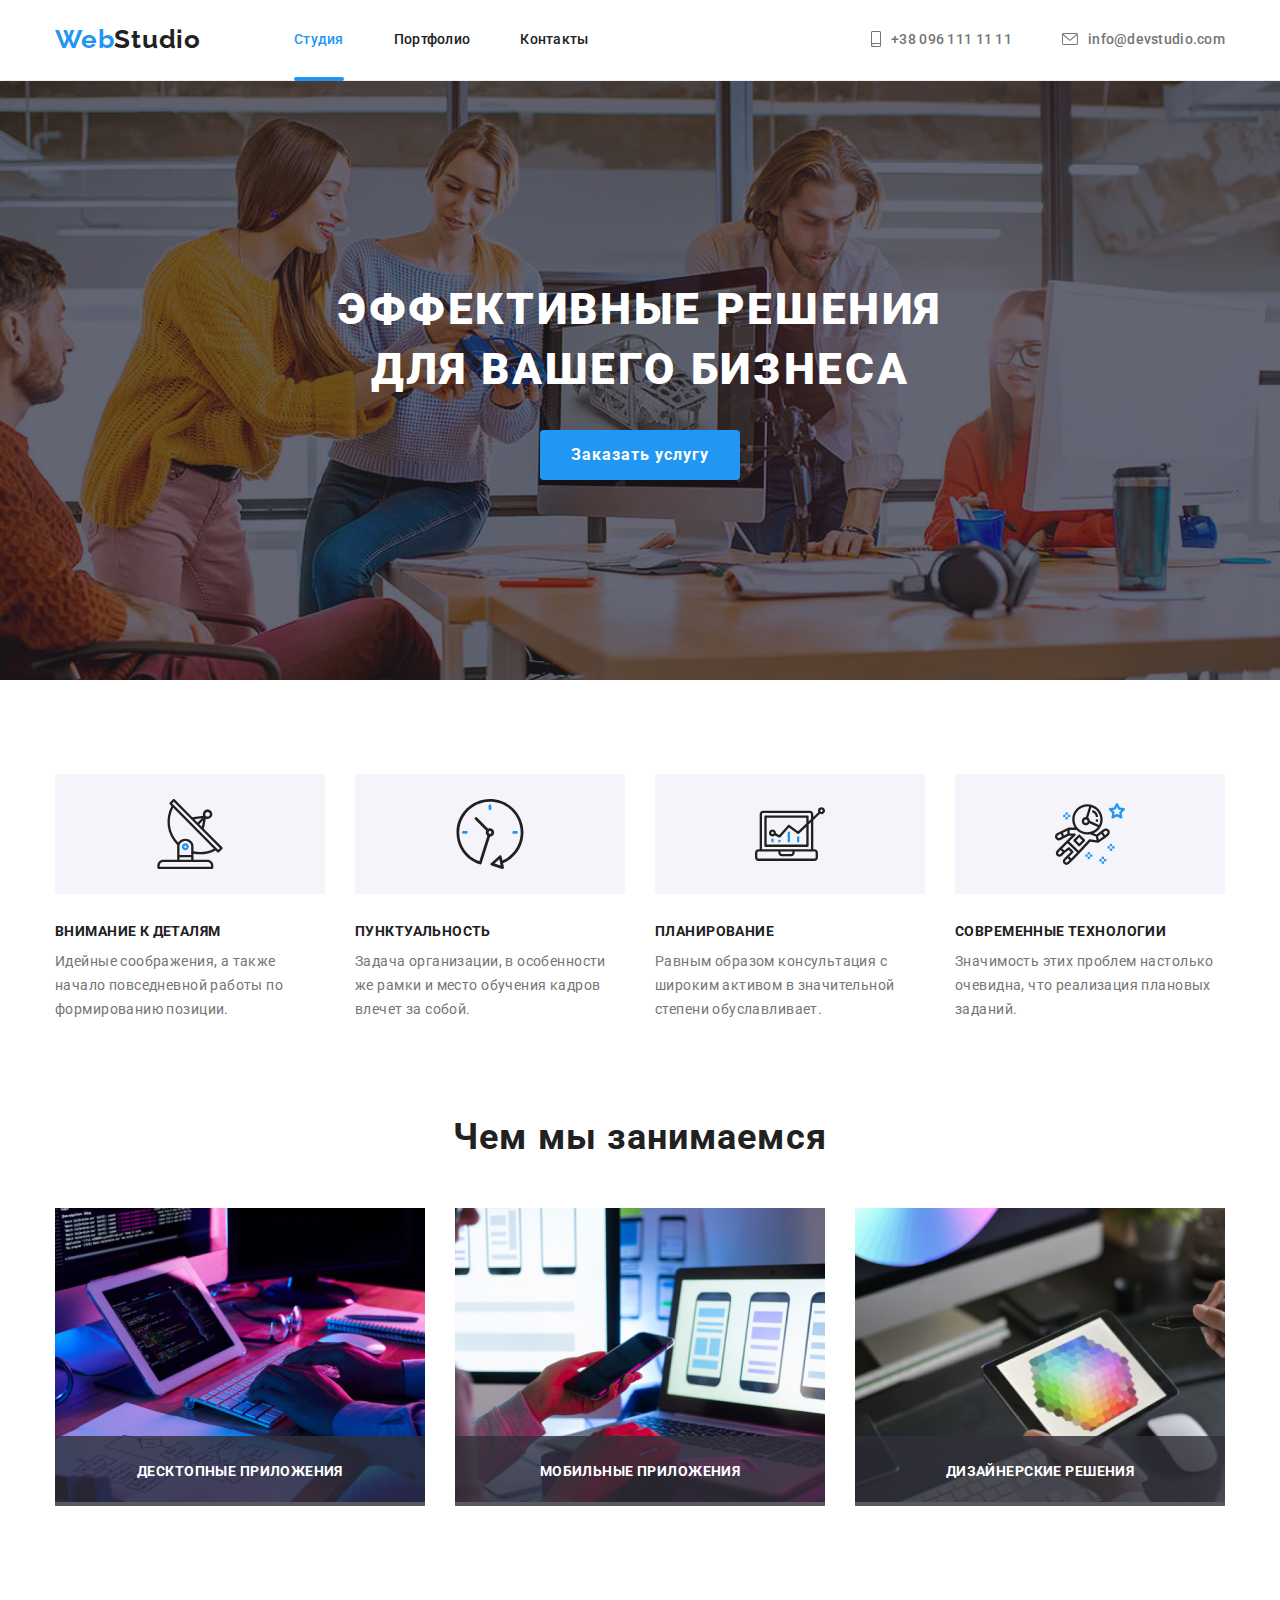
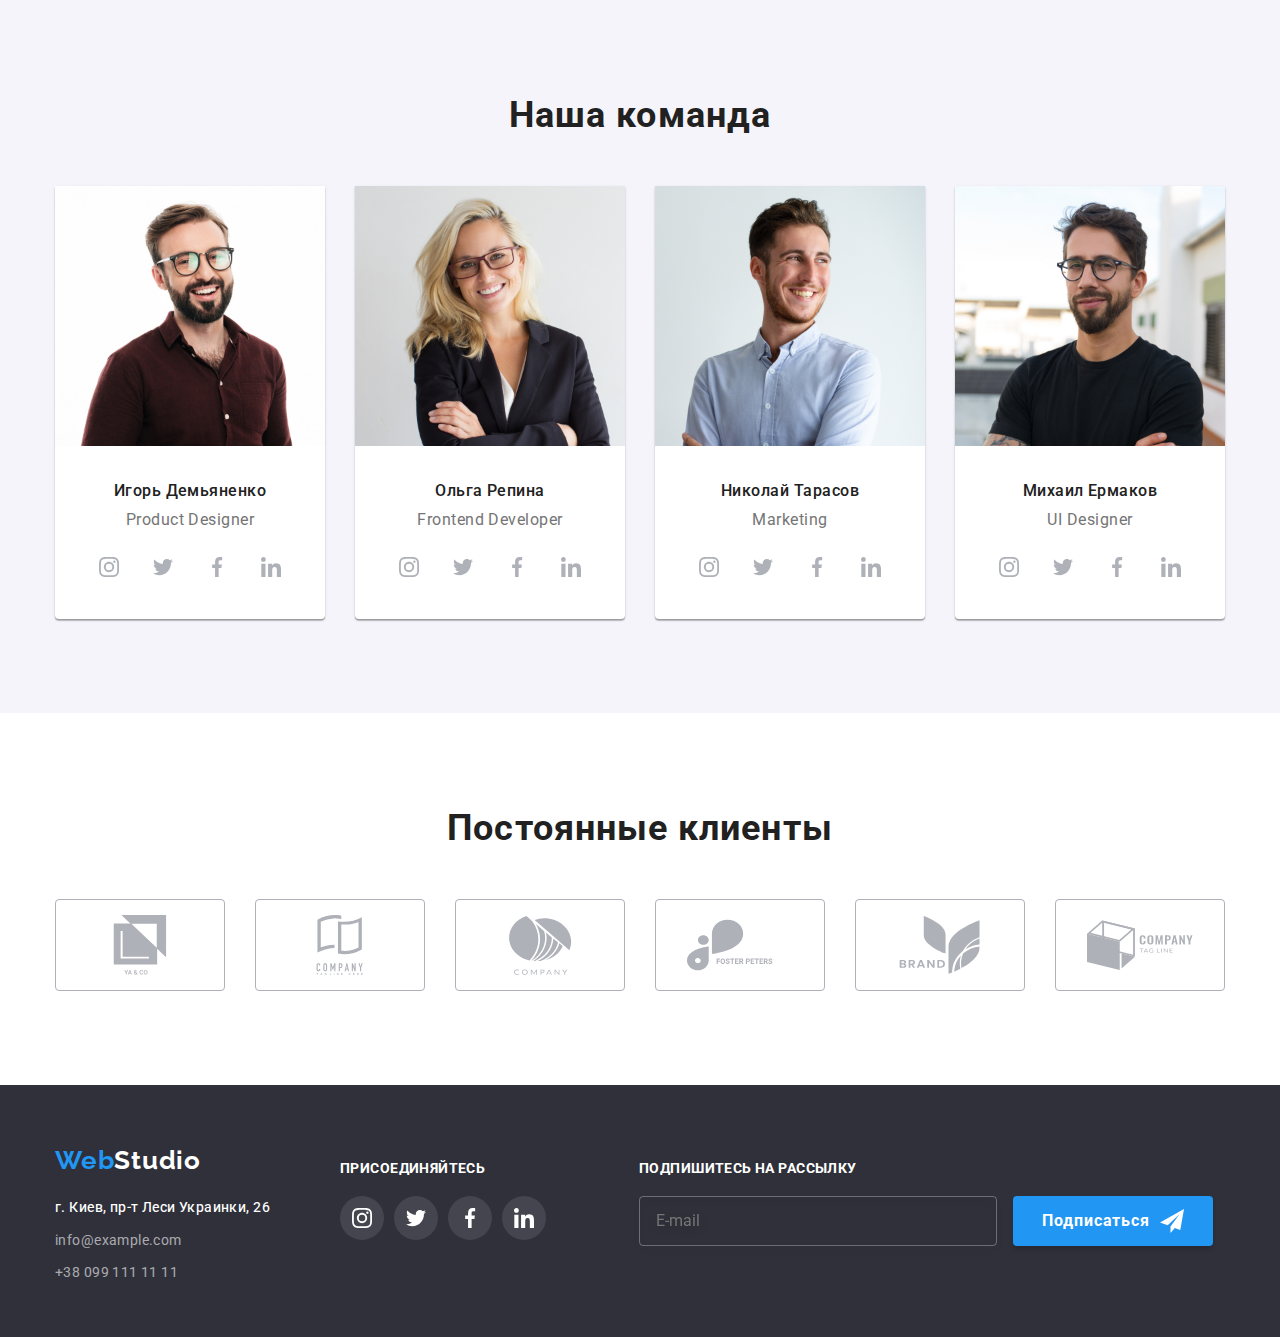
==== commit 0a6dcf76: "new" ====
--- a/index.html
+++ b/index.html
@@ -57,35 +57,47 @@
                     <form class="form">
                         <h2>Оставьте свои данные, мы вам перезвоним</h2>
                         <div class="form-field">
-                            <input class="form-input" type="text" name="name" id="name">
+                            <label for="name">Имя</label>
+                            <div class="icon-position">
+                                
+                                <input class="form-input" type="text" name="name" id="name">
                             <svg class="size-icon-form">
                                 <use href="./images/icons.svg#icon-person-black-18dp-1"></use>
                             </svg>
-                            <label for="name">Имя</label>
+                            </div>
+                            
+                            
                             
                         </div>
                         <div class="form-field">
+                            <label for="tel">Телефон</label>
+                            <div class="icon-position">
+                            
                             <input class="form-input" type="tel" name="tel" id="tel" >
                             <svg class="size-icon-form">
                                 <use href="./images/icons.svg#icon-phone-black-18dp-1"></use>
                             </svg>
-                            <label for="tel">Телефон</label>
+                            </div>
                             
                             
                         </div>
                     
                     
                         <div class="form-field">
+                            <label for="mail">Почта</label>
+                            <div class="icon-position">
+                            
                             <input class="form-input" type="email" name="mail" id="mail">
                             <svg class="size-icon-form">
                                 <use href="./images/icons.svg#icon-email-black-18dp-1"></use>
                             </svg>
-                            <label for="mail">Почта</label>
+                            </div>
                             
                         </div>
                         <div class="form-field">
+                            <label for="comment">Комментарий</label>
                             <textarea name="comment" id="comment" placeholder="Введите текст"></textarea>
-                            <label for="comment">Комментарий</label>
+                            
                             
                         </div>
                         <div class="agree-section">
@@ -93,7 +105,7 @@
                             <label class="agree">
                                 <input class="checkbox" type="checkbox" name="" value="">
                                 <span class="icon-checkbox"></span>
-                                Соглашаюсь с рассылкой и принимаю <a href="" class="treaty">Условия договора</a>
+                                Соглашаюсь с рассылкой и принимаю <a href="" class="treaty"> Условия договора</a>
                             </label>
                         </div>
                         
--- a/css/styles.css
+++ b/css/styles.css
@@ -29,7 +29,7 @@
 body{
     margin: 0 auto;
     font-family: 'Roboto', sans-serif;;
-    
+    padding-top: 80px;
     background: var(--background-color);
   
 }
@@ -62,10 +62,14 @@
     box-sizing: border-box;
     padding: 24px 0 25px 0;
     border-bottom: 1px solid #EEEEEE;
-    
+    position: fixed;
+    width: 100%;
+    background: var(--background-color);
+    top: 0;
+    z-index: 100;
 }
 header a,header ul,header nav, header div{
-    background: var(--background-color);
+    
     display: flex;
     flex-direction: row;
     justify-content: baseline;
@@ -243,13 +247,14 @@
 
 }
 .backdrop{
-    
-    position: absolute;
+    margin: 0 auto;
+    z-index: 100;
+    position: fixed;
     top: 0;
     
     
     width: 100%;
-    height: 1024px;
+    height: 100%;
     background-color: rgba(0, 0, 0, 0.6);
     opacity: 1;
     transition: opacity 250ms linear;
@@ -311,6 +316,10 @@
     box-sizing: border-box;
     border-radius: 4px;
     padding: 12px 16px;
+    transition: border-color 250ms linear;
+}
+textarea:hover{
+    border-color: var(--button-color);
 }
 .form {
     width: 448px;
@@ -362,6 +371,7 @@
 .treaty{
     color: var(--button-color);
     text-decoration: underline;
+    margin-left: 2pt;
 }
 .bt-agree{
     width: 200px;
@@ -386,8 +396,12 @@
     position: relative;
     display: flex;
     flex-direction: column;
-    margin-bottom: 28px;
-    
+    margin-bottom: 10px;
+    
+}
+.icon-position{
+    display: flex;
+    position: relative;
 }
 .form-field:nth-child(5){
     margin-bottom: 0;
@@ -404,31 +418,35 @@
     margin-top: 11px;
     margin-left: 12px;
     transition: fill 250ms linear;
+    
 }
 
 .form-field label {
-    position: absolute;
-    transform: translateY(-15px);
+    position: relative;
+    text-align: left;
+    margin-bottom: 4px;
 }
 .agree-section{
     display: flex;
     margin-top: 20px;
     margin-bottom: 30px;
+    
     justify-content: center;
 }
 .agree{
-    display: inline-flex;
+    display: flex;
     font-style: normal;
     font-weight: 400;
     font-size: 14px;
     line-height: 24px;
    
     
+    align-items: center;
     letter-spacing: 0.03em;
     
     color: #757575;
-    justify-content: baseline;
-    align-items: baseline;
+    
+    
 
 }
 
@@ -440,11 +458,14 @@
     height: 15px;
     border: 2px solid var(--text-color);
     border-radius: 4px;
+    margin-right: 8.38px;
+    
 }
 .checkbox{
     display: inline-block;
     appearance: none;
     position: absolute;
+    
 }
 .checkbox:checked + .icon-checkbox{
     background-color: var(--button-color);
@@ -453,6 +474,7 @@
     border-color: var(--button-color);
     background-size: contain;
     background-repeat: no-repeat;
+    
 }
 
 /* main */
@@ -536,6 +558,7 @@
     
 }
 .work-section h2{
+    position: relative;
     margin-bottom: 50px;
     font-weight: 700;
     font-size: 36px;
@@ -794,9 +817,13 @@
     padding: 0;
     list-style: none;
 }
+
+.product a{
+    display: block;
+}
 .product{
     
-    display: inline-block;
+    display: block;
     align-items: center;
     justify-content: center;
     margin-left: 30px;
@@ -826,6 +853,10 @@
     opacity: 1;
     transform: translateY(-100%);
 }
+.net a:focus  .product-overlay {
+    opacity: 1;
+    transform: translateY(-100%);
+}
 
 /* .product-thumb::before{
     content: '';
@@ -841,18 +872,18 @@
 transform: translateY(0);
 } */
 
-.product:hover {
-
-    box-shadow: 0px 3px 1px rgba(0, 0, 0, 0.1),
-        0px 1px 2px rgba(0, 0, 0, 0.08),
-        0px 2px 2px rgba(0, 0, 0, 0.12);
-}
-
-.product:focus {
-
-    box-shadow: 0px 3px 1px rgba(0, 0, 0, 0.1),
-        0px 1px 2px rgba(0, 0, 0, 0.08),
-        0px 2px 2px rgba(0, 0, 0, 0.12);
+.product a:hover {
+
+    box-shadow: 0px 1px 1px rgba(0, 0, 0, 0.12),
+    0px 4px 4px rgba(0, 0, 0, 0.06),
+    1px 4px 6px rgba(0, 0, 0, 0.16);
+}
+
+.product a:focus {
+
+    box-shadow: 0px 1px 1px rgba(0, 0, 0, 0.12),
+    0px 4px 4px rgba(0, 0, 0, 0.06),
+    1px 4px 6px rgba(0, 0, 0, 0.16);
 }
 .product-actions{
     position:absolute;
@@ -874,10 +905,12 @@
     transition: opacity 250ms cubic-bezier(0.4, 0, 0.2, 1);
     
 }
-.product:hover .product-actions {
+.net a:hover .product-actions {
     opacity: 1;
 }
-
+.net a:focus  .product-actions {
+    opacity: 1;
+}
     
 .action-name1{
     padding: 20px 24px;
@@ -911,6 +944,8 @@
     letter-spacing: 0.03em;
     color: var(--second-text);
 }
+
+/* footer */
 footer{
     height: 252px;
     background-color: var(--brand-color);
@@ -1054,7 +1089,7 @@
     margin-right: 12px;
 }
 .mail-input input{
-    
+    color: var(--background-color);
     padding-left: 16px;
     
 }
